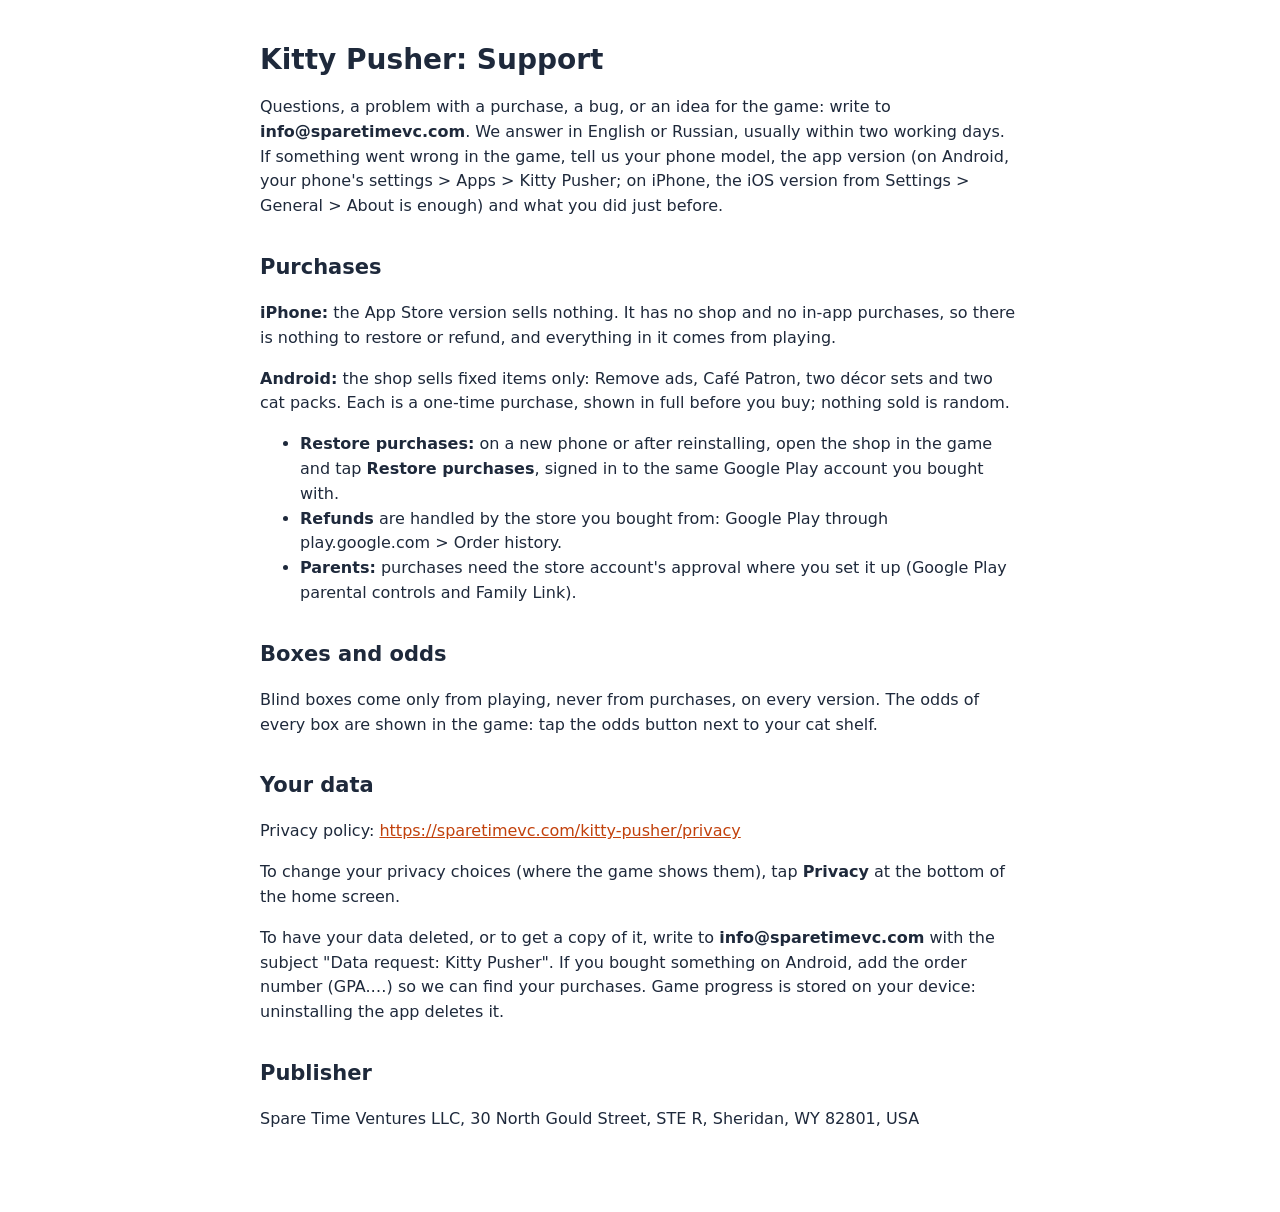
==== kitty-pusher/index.html @ 54c08d5b "Kitty Pusher privacy and support pages; support pages of the other games; app-ads.txt comments Co-Au" ====
<!doctype html>
<html lang="en">
<head>
<meta charset="utf-8">
<meta name="viewport" content="width=device-width, initial-scale=1">
<title>Kitty Pusher Support</title>
<style>
  body { margin: 0 auto; max-width: 760px; padding: 24px 16px 64px; font: 16px/1.55 -apple-system, system-ui, sans-serif; color: #1e293b; background: #fff; }
  h1 { font-size: 28px; line-height: 1.2; } h2 { font-size: 21px; margin-top: 32px; } h3 { font-size: 17px; }
  a { color: #c2410c; word-break: break-word; }
  table { border-collapse: collapse; width: 100%; display: block; overflow-x: auto; font-size: 14px; }
  th, td { border: 1px solid #e2e8f0; padding: 6px 8px; text-align: left; vertical-align: top; }
  th { background: #f8fafc; }
  @media (prefers-color-scheme: dark) { body { background: #0f172a; color: #e2e8f0; } a { color: #fb923c; } th { background: #1e293b; } th, td { border-color: #334155; } }
</style>
</head>
<body>
<h1>Kitty Pusher: Support</h1>
<p>Questions, a problem with a purchase, a bug, or an idea for the game: write to <strong>info@sparetimevc.com</strong>. We answer in English or Russian, usually within two working days. If something went wrong in the game, tell us your phone model, the app version (on Android, your phone's settings &gt; Apps &gt; Kitty Pusher; on iPhone, the iOS version from Settings &gt; General &gt; About is enough) and what you did just before.</p>
<h2>Purchases</h2>
<p><strong>iPhone:</strong> the App Store version sells nothing. It has no shop and no in-app purchases, so there is nothing to restore or refund, and everything in it comes from playing.</p>
<p><strong>Android:</strong> the shop sells fixed items only: Remove ads, Café Patron, two décor sets and two cat packs. Each is a one-time purchase, shown in full before you buy; nothing sold is random.</p>
<ul><li><strong>Restore purchases:</strong> on a new phone or after reinstalling, open the shop in the game and tap <strong>Restore purchases</strong>, signed in to the same Google Play account you bought with.</li><li><strong>Refunds</strong> are handled by the store you bought from: Google Play through play.google.com &gt; Order history.</li><li><strong>Parents:</strong> purchases need the store account's approval where you set it up (Google Play parental controls and Family Link).</li></ul>
<h2>Boxes and odds</h2>
<p>Blind boxes come only from playing, never from purchases, on every version. The odds of every box are shown in the game: tap the odds button next to your cat shelf.</p>
<h2>Your data</h2>
<p>Privacy policy: <a href="https://sparetimevc.com/kitty-pusher/privacy">https://sparetimevc.com/kitty-pusher/privacy</a></p>
<p>To change your privacy choices (where the game shows them), tap <strong>Privacy</strong> at the bottom of the home screen.</p>
<p>To have your data deleted, or to get a copy of it, write to <strong>info@sparetimevc.com</strong> with the subject "Data request: Kitty Pusher". If you bought something on Android, add the order number (GPA.…) so we can find your purchases. Game progress is stored on your device: uninstalling the app deletes it.</p>
<h2>Publisher</h2>
<p>Spare Time Ventures LLC, 30 North Gould Street, STE R, Sheridan, WY 82801, USA</p>
</body>
</html>
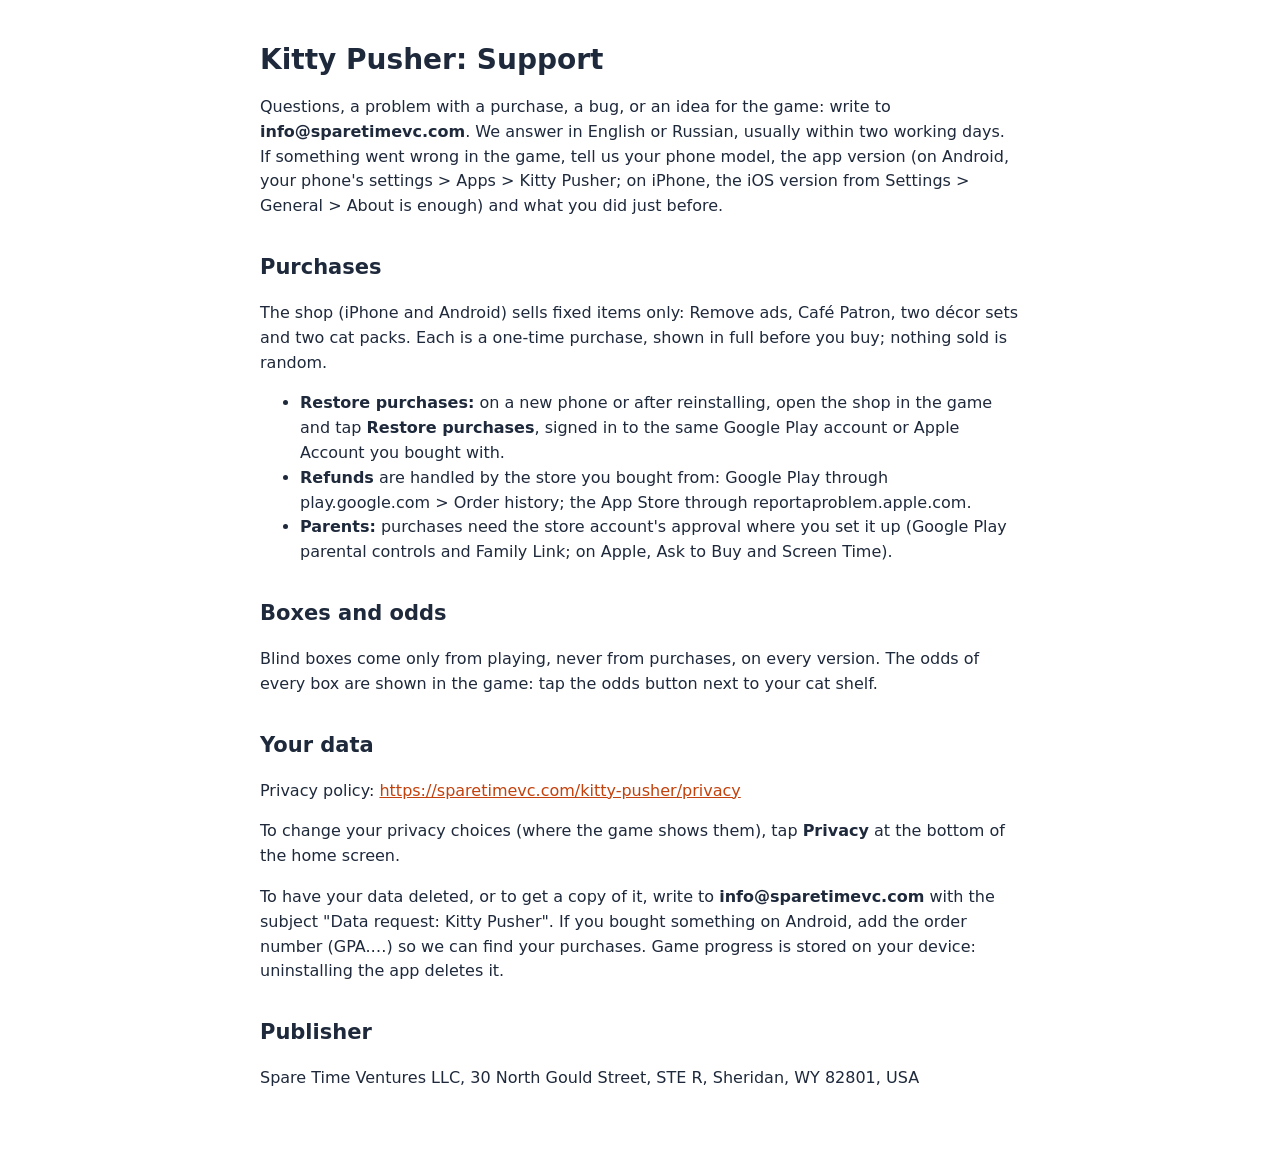
==== commit 75e3649b: "Kitty Pusher privacy policy and support 2026-11-20: the iPhone app sells the same items (RevenueCat)" ====
--- a/kitty-pusher/index.html
+++ b/kitty-pusher/index.html
@@ -18,9 +18,8 @@
 <h1>Kitty Pusher: Support</h1>
 <p>Questions, a problem with a purchase, a bug, or an idea for the game: write to <strong>info@sparetimevc.com</strong>. We answer in English or Russian, usually within two working days. If something went wrong in the game, tell us your phone model, the app version (on Android, your phone's settings &gt; Apps &gt; Kitty Pusher; on iPhone, the iOS version from Settings &gt; General &gt; About is enough) and what you did just before.</p>
 <h2>Purchases</h2>
-<p><strong>iPhone:</strong> the App Store version sells nothing. It has no shop and no in-app purchases, so there is nothing to restore or refund, and everything in it comes from playing.</p>
-<p><strong>Android:</strong> the shop sells fixed items only: Remove ads, Café Patron, two décor sets and two cat packs. Each is a one-time purchase, shown in full before you buy; nothing sold is random.</p>
-<ul><li><strong>Restore purchases:</strong> on a new phone or after reinstalling, open the shop in the game and tap <strong>Restore purchases</strong>, signed in to the same Google Play account you bought with.</li><li><strong>Refunds</strong> are handled by the store you bought from: Google Play through play.google.com &gt; Order history.</li><li><strong>Parents:</strong> purchases need the store account's approval where you set it up (Google Play parental controls and Family Link).</li></ul>
+<p>The shop (iPhone and Android) sells fixed items only: Remove ads, Café Patron, two décor sets and two cat packs. Each is a one-time purchase, shown in full before you buy; nothing sold is random.</p>
+<ul><li><strong>Restore purchases:</strong> on a new phone or after reinstalling, open the shop in the game and tap <strong>Restore purchases</strong>, signed in to the same Google Play account or Apple Account you bought with.</li><li><strong>Refunds</strong> are handled by the store you bought from: Google Play through play.google.com &gt; Order history; the App Store through reportaproblem.apple.com.</li><li><strong>Parents:</strong> purchases need the store account's approval where you set it up (Google Play parental controls and Family Link; on Apple, Ask to Buy and Screen Time).</li></ul>
 <h2>Boxes and odds</h2>
 <p>Blind boxes come only from playing, never from purchases, on every version. The odds of every box are shown in the game: tap the odds button next to your cat shelf.</p>
 <h2>Your data</h2>
